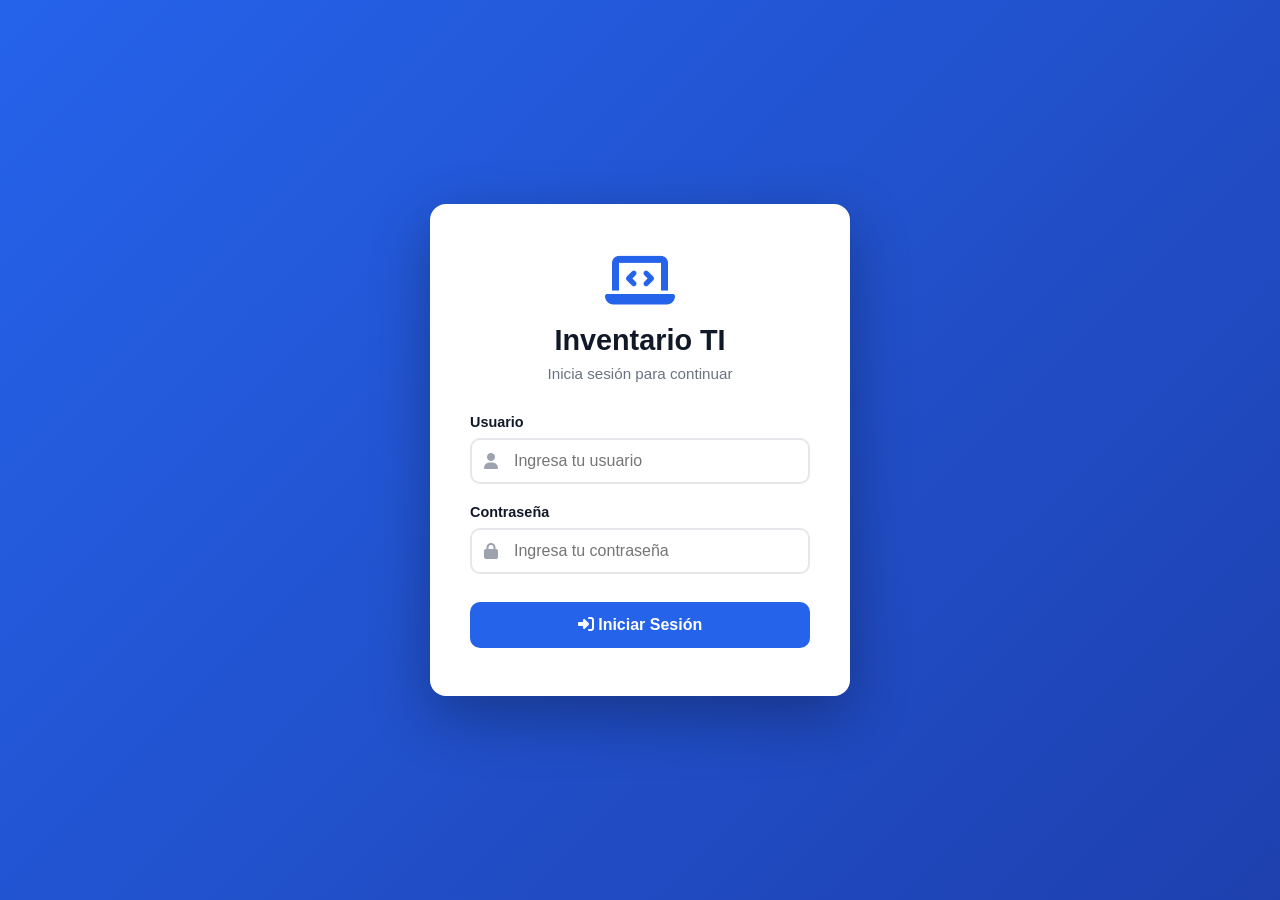
==== login.html @ a3adfecb "Updated" ====
<!DOCTYPE html>
<html lang="es">
<head>
    <meta charset="UTF-8">
    <meta name="viewport" content="width=device-width, initial-scale=1.0">
    <title>Login - Inventario TI</title>
    <link rel="stylesheet" href="https://cdnjs.cloudflare.com/ajax/libs/font-awesome/6.4.0/css/all.min.css">
    <style>
        * { margin: 0; padding: 0; box-sizing: border-box; }
        body {
            font-family: 'Segoe UI', Tahoma, Geneva, Verdana, sans-serif;
            background: linear-gradient(135deg, #2563eb 0%, #1e40af 100%);
            min-height: 100vh;
            display: flex;
            align-items: center;
            justify-content: center;
            padding: 20px;
        }
        .login-container {
            background: white;
            padding: 48px 40px;
            border-radius: 16px;
            box-shadow: 0 20px 60px rgba(0,0,0,0.3);
            width: 100%;
            max-width: 420px;
            animation: slideUp 0.4s ease;
        }
        @keyframes slideUp {
            from { opacity: 0; transform: translateY(20px); }
            to { opacity: 1; transform: translateY(0); }
        }
        .login-header {
            text-align: center;
            margin-bottom: 32px;
        }
        .login-header i {
            font-size: 3.5rem;
            color: #2563eb;
            margin-bottom: 16px;
        }
        .login-header h1 {
            font-size: 1.8rem;
            color: #111827;
            margin-bottom: 8px;
        }
        .login-header p {
            color: #6b7280;
            font-size: 0.95rem;
        }
        .form-group {
            margin-bottom: 20px;
        }
        .form-group label {
            display: block;
            margin-bottom: 8px;
            font-weight: 600;
            color: #111827;
            font-size: 0.9rem;
        }
        .input-wrapper {
            position: relative;
        }
        .input-wrapper i {
            position: absolute;
            left: 14px;
            top: 50%;
            transform: translateY(-50%);
            color: #9ca3af;
        }
        .input-wrapper input {
            width: 100%;
            padding: 12px 12px 12px 42px;
            border: 2px solid #e5e7eb;
            border-radius: 10px;
            font-size: 1rem;
            transition: all 0.2s;
            font-family: inherit;
        }
        .input-wrapper input:focus {
            outline: none;
            border-color: #2563eb;
            box-shadow: 0 0 0 3px rgba(37, 99, 235, 0.1);
        }
        .btn-login {
            width: 100%;
            padding: 14px;
            background: #2563eb;
            color: white;
            border: none;
            border-radius: 10px;
            font-size: 1rem;
            font-weight: 600;
            cursor: pointer;
            transition: all 0.2s;
            margin-top: 8px;
            font-family: inherit;
        }
        .btn-login:hover:not(:disabled) {
            background: #1d4ed8;
            transform: translateY(-2px);
            box-shadow: 0 10px 20px rgba(37, 99, 235, 0.3);
        }
        .btn-login:disabled {
            opacity: 0.6;
            cursor: not-allowed;
        }
        .error-msg {
            background: #fee2e2;
            color: #991b1b;
            padding: 12px;
            border-radius: 8px;
            margin-bottom: 16px;
            font-size: 0.9rem;
            display: none;
        }
        .error-msg.show { display: block; }
    </style>
</head>
<body>
    <div class="login-container">
        <div class="login-header">
            <i class="fas fa-laptop-code"></i>
            <h1>Inventario TI</h1>
            <p>Inicia sesión para continuar</p>
        </div>

        <div class="error-msg" id="errorMsg"></div>

        <form id="loginForm">
            <div class="form-group">
                <label for="usuario">Usuario</label>
                <div class="input-wrapper">
                    <i class="fas fa-user"></i>
                    <input type="text" id="usuario" placeholder="Ingresa tu usuario" required autocomplete="username">
                </div>
            </div>
            <div class="form-group">
                <label for="password">Contraseña</label>
                <div class="input-wrapper">
                    <i class="fas fa-lock"></i>
                    <input type="password" id="password" placeholder="Ingresa tu contraseña" required autocomplete="current-password">
                </div>
            </div>
            <button type="submit" class="btn-login" id="btnLogin">
                <i class="fas fa-sign-in-alt"></i> Iniciar Sesión
            </button>
        </form>
    </div>

    <script src="js/api.js"></script>
    <script>
        // Si ya está logueado, redirigir
        if (getToken()) {
            window.location.href = 'index.html';
        }

        const form = document.getElementById('loginForm');
        const btnLogin = document.getElementById('btnLogin');
        const errorMsg = document.getElementById('errorMsg');

        form.addEventListener('submit', async (e) => {
            e.preventDefault();

            const usuario = document.getElementById('usuario').value.trim();
            const password = document.getElementById('password').value;

            if (!usuario || !password) return;

            btnLogin.disabled = true;
            btnLogin.innerHTML = '<i class="fas fa-spinner fa-spin"></i> Verificando...';
            errorMsg.classList.remove('show');

            try {
                await API.login(usuario, password);
                window.location.href = 'index.html';
            } catch (error) {
                errorMsg.textContent = error.message || 'Error al iniciar sesión';
                errorMsg.classList.add('show');
                btnLogin.disabled = false;
                btnLogin.innerHTML = '<i class="fas fa-sign-in-alt"></i> Iniciar Sesión';
            }
        });
    </script>
</body>
</html>
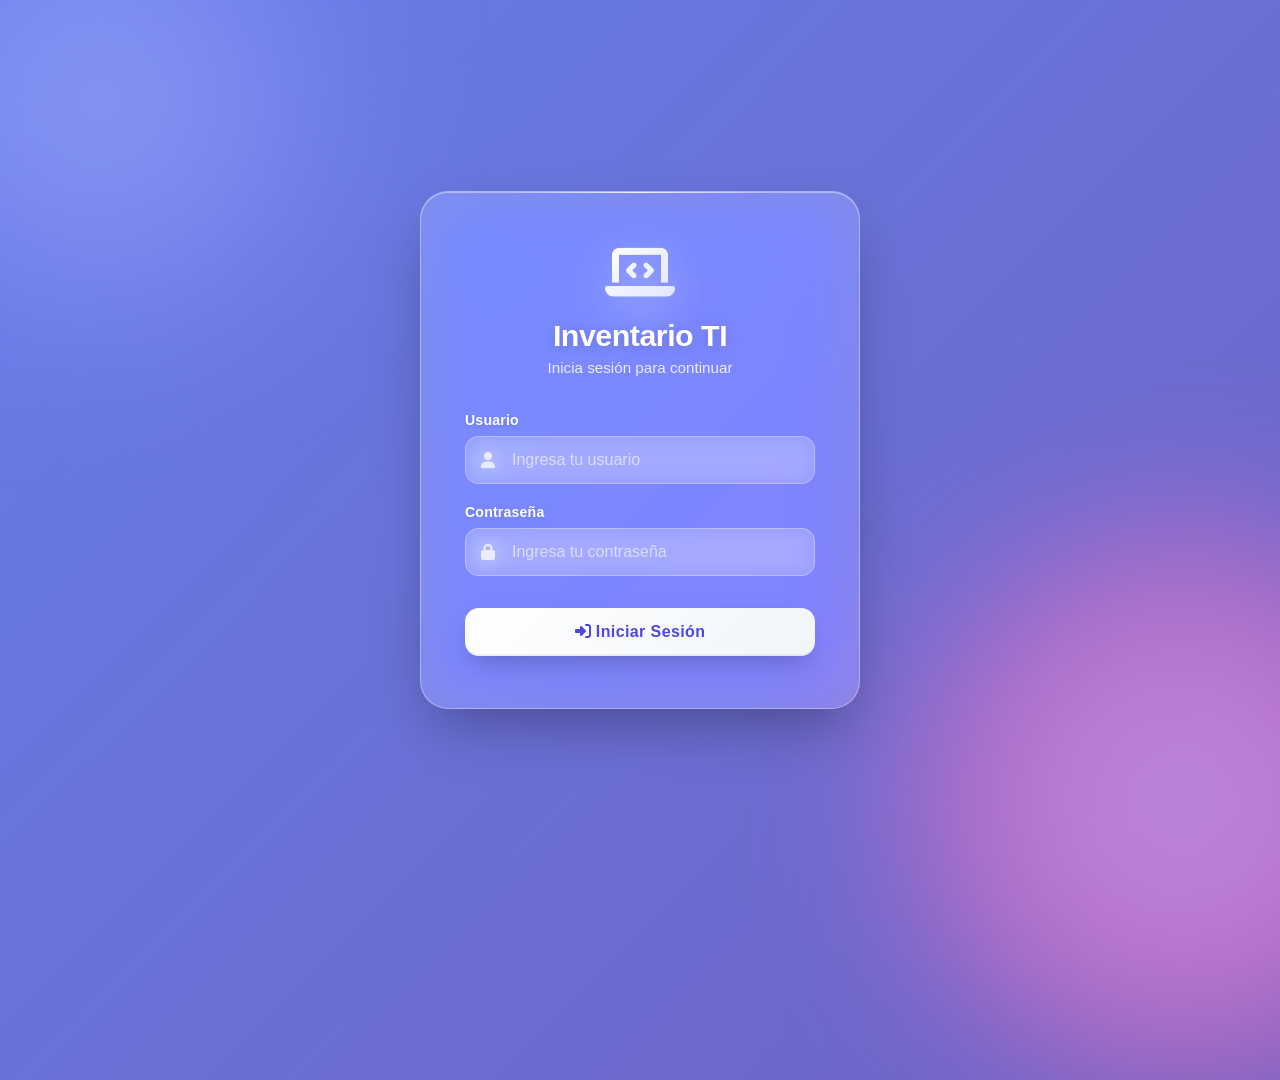
==== commit 237bcbd7: "Updated" ====
--- a/login.html
+++ b/login.html
@@ -5,116 +5,7 @@
     <meta name="viewport" content="width=device-width, initial-scale=1.0">
     <title>Login - Inventario TI</title>
     <link rel="stylesheet" href="https://cdnjs.cloudflare.com/ajax/libs/font-awesome/6.4.0/css/all.min.css">
-    <style>
-        * { margin: 0; padding: 0; box-sizing: border-box; }
-        body {
-            font-family: 'Segoe UI', Tahoma, Geneva, Verdana, sans-serif;
-            background: linear-gradient(135deg, #2563eb 0%, #1e40af 100%);
-            min-height: 100vh;
-            display: flex;
-            align-items: center;
-            justify-content: center;
-            padding: 20px;
-        }
-        .login-container {
-            background: white;
-            padding: 48px 40px;
-            border-radius: 16px;
-            box-shadow: 0 20px 60px rgba(0,0,0,0.3);
-            width: 100%;
-            max-width: 420px;
-            animation: slideUp 0.4s ease;
-        }
-        @keyframes slideUp {
-            from { opacity: 0; transform: translateY(20px); }
-            to { opacity: 1; transform: translateY(0); }
-        }
-        .login-header {
-            text-align: center;
-            margin-bottom: 32px;
-        }
-        .login-header i {
-            font-size: 3.5rem;
-            color: #2563eb;
-            margin-bottom: 16px;
-        }
-        .login-header h1 {
-            font-size: 1.8rem;
-            color: #111827;
-            margin-bottom: 8px;
-        }
-        .login-header p {
-            color: #6b7280;
-            font-size: 0.95rem;
-        }
-        .form-group {
-            margin-bottom: 20px;
-        }
-        .form-group label {
-            display: block;
-            margin-bottom: 8px;
-            font-weight: 600;
-            color: #111827;
-            font-size: 0.9rem;
-        }
-        .input-wrapper {
-            position: relative;
-        }
-        .input-wrapper i {
-            position: absolute;
-            left: 14px;
-            top: 50%;
-            transform: translateY(-50%);
-            color: #9ca3af;
-        }
-        .input-wrapper input {
-            width: 100%;
-            padding: 12px 12px 12px 42px;
-            border: 2px solid #e5e7eb;
-            border-radius: 10px;
-            font-size: 1rem;
-            transition: all 0.2s;
-            font-family: inherit;
-        }
-        .input-wrapper input:focus {
-            outline: none;
-            border-color: #2563eb;
-            box-shadow: 0 0 0 3px rgba(37, 99, 235, 0.1);
-        }
-        .btn-login {
-            width: 100%;
-            padding: 14px;
-            background: #2563eb;
-            color: white;
-            border: none;
-            border-radius: 10px;
-            font-size: 1rem;
-            font-weight: 600;
-            cursor: pointer;
-            transition: all 0.2s;
-            margin-top: 8px;
-            font-family: inherit;
-        }
-        .btn-login:hover:not(:disabled) {
-            background: #1d4ed8;
-            transform: translateY(-2px);
-            box-shadow: 0 10px 20px rgba(37, 99, 235, 0.3);
-        }
-        .btn-login:disabled {
-            opacity: 0.6;
-            cursor: not-allowed;
-        }
-        .error-msg {
-            background: #fee2e2;
-            color: #991b1b;
-            padding: 12px;
-            border-radius: 8px;
-            margin-bottom: 16px;
-            font-size: 0.9rem;
-            display: none;
-        }
-        .error-msg.show { display: block; }
-    </style>
+    <link rel="stylesheet" href="css/login.css">
 </head>
 <body>
     <div class="login-container">
@@ -149,7 +40,6 @@
 
     <script src="js/api.js"></script>
     <script>
-        // Si ya está logueado, redirigir
         if (getToken()) {
             window.location.href = 'index.html';
         }
--- a/css/login.css
+++ b/css/login.css
@@ -0,0 +1,318 @@
+/* ============================================================
+   LOGIN - LIQUID GLASS
+   ============================================================ */
+
+* {
+    margin: 0;
+    padding: 0;
+    box-sizing: border-box;
+}
+
+body {
+    font-family: -apple-system, BlinkMacSystemFont, 'Segoe UI', 'Inter', Roboto, sans-serif;
+    min-height: 100vh;
+    display: flex;
+    align-items: center;
+    justify-content: center;
+    padding: 20px;
+    overflow: hidden;
+    position: relative;
+    background: linear-gradient(135deg, #667eea 0%, #764ba2 50%, #f093fb 100%);
+    background-size: 400% 400%;
+    animation: gradientShift 15s ease infinite;
+}
+
+@keyframes gradientShift {
+    0%, 100% { background-position: 0% 50%; }
+    50% { background-position: 100% 50%; }
+}
+
+/* Orbes de color flotantes */
+body::before,
+body::after {
+    content: '';
+    position: absolute;
+    border-radius: 50%;
+    filter: blur(80px);
+    opacity: 0.6;
+    pointer-events: none;
+}
+
+body::before {
+    width: 500px;
+    height: 500px;
+    background: radial-gradient(circle, #a5b4fc, #6366f1);
+    top: -150px;
+    left: -150px;
+    animation: floatOrb1 20s ease-in-out infinite;
+}
+
+body::after {
+    width: 550px;
+    height: 550px;
+    background: radial-gradient(circle, #f0abfc, #ec4899);
+    bottom: -180px;
+    right: -180px;
+    animation: floatOrb2 25s ease-in-out infinite;
+}
+
+@keyframes floatOrb1 {
+    0%, 100% { transform: translate(0, 0) scale(1); }
+    50% { transform: translate(100px, 80px) scale(1.15); }
+}
+
+@keyframes floatOrb2 {
+    0%, 100% { transform: translate(0, 0) scale(1); }
+    50% { transform: translate(-120px, -100px) scale(1.1); }
+}
+
+/* Contenedor del login */
+.login-container {
+    position: relative;
+    z-index: 1;
+    width: 100%;
+    max-width: 440px;
+    padding: 52px 44px;
+
+    background: rgba(255, 255, 255, 0.18);
+    backdrop-filter: blur(30px) saturate(180%);
+    -webkit-backdrop-filter: blur(30px) saturate(180%);
+    border: 1px solid rgba(255, 255, 255, 0.35);
+    border-radius: 28px;
+    box-shadow:
+        0 25px 60px -15px rgba(0, 0, 0, 0.35),
+        inset 0 1px 0 rgba(255, 255, 255, 0.4);
+
+    animation: loginAppear 0.7s cubic-bezier(0.34, 1.56, 0.64, 1);
+}
+
+@keyframes loginAppear {
+    from {
+        opacity: 0;
+        transform: translateY(40px) scale(0.95);
+    }
+    to {
+        opacity: 1;
+        transform: translateY(0) scale(1);
+    }
+}
+
+/* Brillo superior tipo cristal */
+.login-container::before {
+    content: '';
+    position: absolute;
+    top: 0;
+    left: 20%;
+    width: 60%;
+    height: 1px;
+    background: linear-gradient(90deg, transparent, rgba(255, 255, 255, 0.8), transparent);
+}
+
+/* HEADER DEL LOGIN */
+.login-header {
+    text-align: center;
+    margin-bottom: 36px;
+}
+
+.login-header i {
+    font-size: 3.5rem;
+    margin-bottom: 18px;
+    display: inline-block;
+    background: linear-gradient(135deg, #ffffff, #e0e7ff);
+    -webkit-background-clip: text;
+    -webkit-text-fill-color: transparent;
+    background-clip: text;
+    filter: drop-shadow(0 8px 20px rgba(255, 255, 255, 0.4));
+    animation: iconFloat 3s ease-in-out infinite;
+}
+
+@keyframes iconFloat {
+    0%, 100% { transform: translateY(0); }
+    50% { transform: translateY(-8px); }
+}
+
+.login-header h1 {
+    font-size: 1.9rem;
+    font-weight: 800;
+    color: white;
+    margin-bottom: 6px;
+    letter-spacing: -0.5px;
+    text-shadow: 0 2px 12px rgba(0, 0, 0, 0.15);
+}
+
+.login-header p {
+    color: rgba(255, 255, 255, 0.85);
+    font-size: 0.95rem;
+    font-weight: 500;
+}
+
+/* FORMULARIO */
+.form-group {
+    margin-bottom: 20px;
+}
+
+.form-group label {
+    display: block;
+    margin-bottom: 8px;
+    font-weight: 600;
+    color: white;
+    font-size: 0.88rem;
+    letter-spacing: 0.2px;
+    text-shadow: 0 1px 4px rgba(0, 0, 0, 0.1);
+}
+
+.input-wrapper {
+    position: relative;
+}
+
+.input-wrapper i {
+    position: absolute;
+    left: 16px;
+    top: 50%;
+    transform: translateY(-50%);
+    color: rgba(255, 255, 255, 0.75);
+    font-size: 1rem;
+    pointer-events: none;
+    transition: var(--transition);
+}
+
+.input-wrapper input {
+    width: 100%;
+    padding: 14px 16px 14px 46px;
+    font-size: 1rem;
+    color: white;
+    font-family: inherit;
+
+    background: rgba(255, 255, 255, 0.15);
+    backdrop-filter: blur(10px);
+    -webkit-backdrop-filter: blur(10px);
+    border: 1px solid rgba(255, 255, 255, 0.3);
+    border-radius: 14px;
+
+    transition: all 0.3s cubic-bezier(0.4, 0, 0.2, 1);
+    outline: none;
+}
+
+.input-wrapper input::placeholder {
+    color: rgba(255, 255, 255, 0.6);
+}
+
+.input-wrapper input:focus {
+    background: rgba(255, 255, 255, 0.25);
+    border-color: rgba(255, 255, 255, 0.7);
+    box-shadow:
+        0 0 0 4px rgba(255, 255, 255, 0.15),
+        0 8px 24px -8px rgba(0, 0, 0, 0.2);
+}
+
+.input-wrapper input:focus + i,
+.input-wrapper input:focus ~ i {
+    color: white;
+}
+
+/* BOTÓN LOGIN */
+.btn-login {
+    width: 100%;
+    padding: 15px;
+    margin-top: 12px;
+    border: none;
+    border-radius: 14px;
+    font-size: 1rem;
+    font-weight: 700;
+    cursor: pointer;
+    font-family: inherit;
+    letter-spacing: 0.4px;
+
+    background: linear-gradient(135deg, #ffffff, #f1f5f9);
+    color: #4f46e5;
+
+    transition: all 0.3s cubic-bezier(0.4, 0, 0.2, 1);
+    box-shadow:
+        0 12px 28px -8px rgba(0, 0, 0, 0.25),
+        inset 0 -2px 0 rgba(0, 0, 0, 0.05);
+
+    position: relative;
+    overflow: hidden;
+}
+
+.btn-login::before {
+    content: '';
+    position: absolute;
+    top: 0;
+    left: -100%;
+    width: 100%;
+    height: 100%;
+    background: linear-gradient(90deg, transparent, rgba(99, 102, 241, 0.2), transparent);
+    transition: left 0.7s;
+}
+
+.btn-login:hover::before {
+    left: 100%;
+}
+
+.btn-login:hover:not(:disabled) {
+    transform: translateY(-3px);
+    box-shadow:
+        0 20px 40px -8px rgba(0, 0, 0, 0.3),
+        inset 0 -2px 0 rgba(0, 0, 0, 0.05);
+}
+
+.btn-login:active:not(:disabled) {
+    transform: translateY(-1px);
+}
+
+.btn-login:disabled {
+    opacity: 0.75;
+    cursor: not-allowed;
+}
+
+/* MENSAJE DE ERROR */
+.error-msg {
+    padding: 13px 16px;
+    margin-bottom: 18px;
+    border-radius: 12px;
+    font-size: 0.88rem;
+    font-weight: 500;
+    display: none;
+
+    background: rgba(239, 68, 68, 0.2);
+    border: 1px solid rgba(239, 68, 68, 0.4);
+    color: #fff;
+
+    backdrop-filter: blur(10px);
+    -webkit-backdrop-filter: blur(10px);
+
+    animation: errorShake 0.4s ease;
+}
+
+.error-msg.show {
+    display: block;
+}
+
+@keyframes errorShake {
+    0%, 100% { transform: translateX(0); }
+    25% { transform: translateX(-6px); }
+    75% { transform: translateX(6px); }
+}
+
+/* RESPONSIVE LOGIN */
+@media (max-width: 480px) {
+    .login-container {
+        padding: 42px 30px;
+        border-radius: 24px;
+    }
+
+    .login-header h1 {
+        font-size: 1.6rem;
+    }
+
+    .login-header i {
+        font-size: 3rem;
+    }
+
+    body::before,
+    body::after {
+        filter: blur(60px);
+        opacity: 0.5;
+    }
+}
